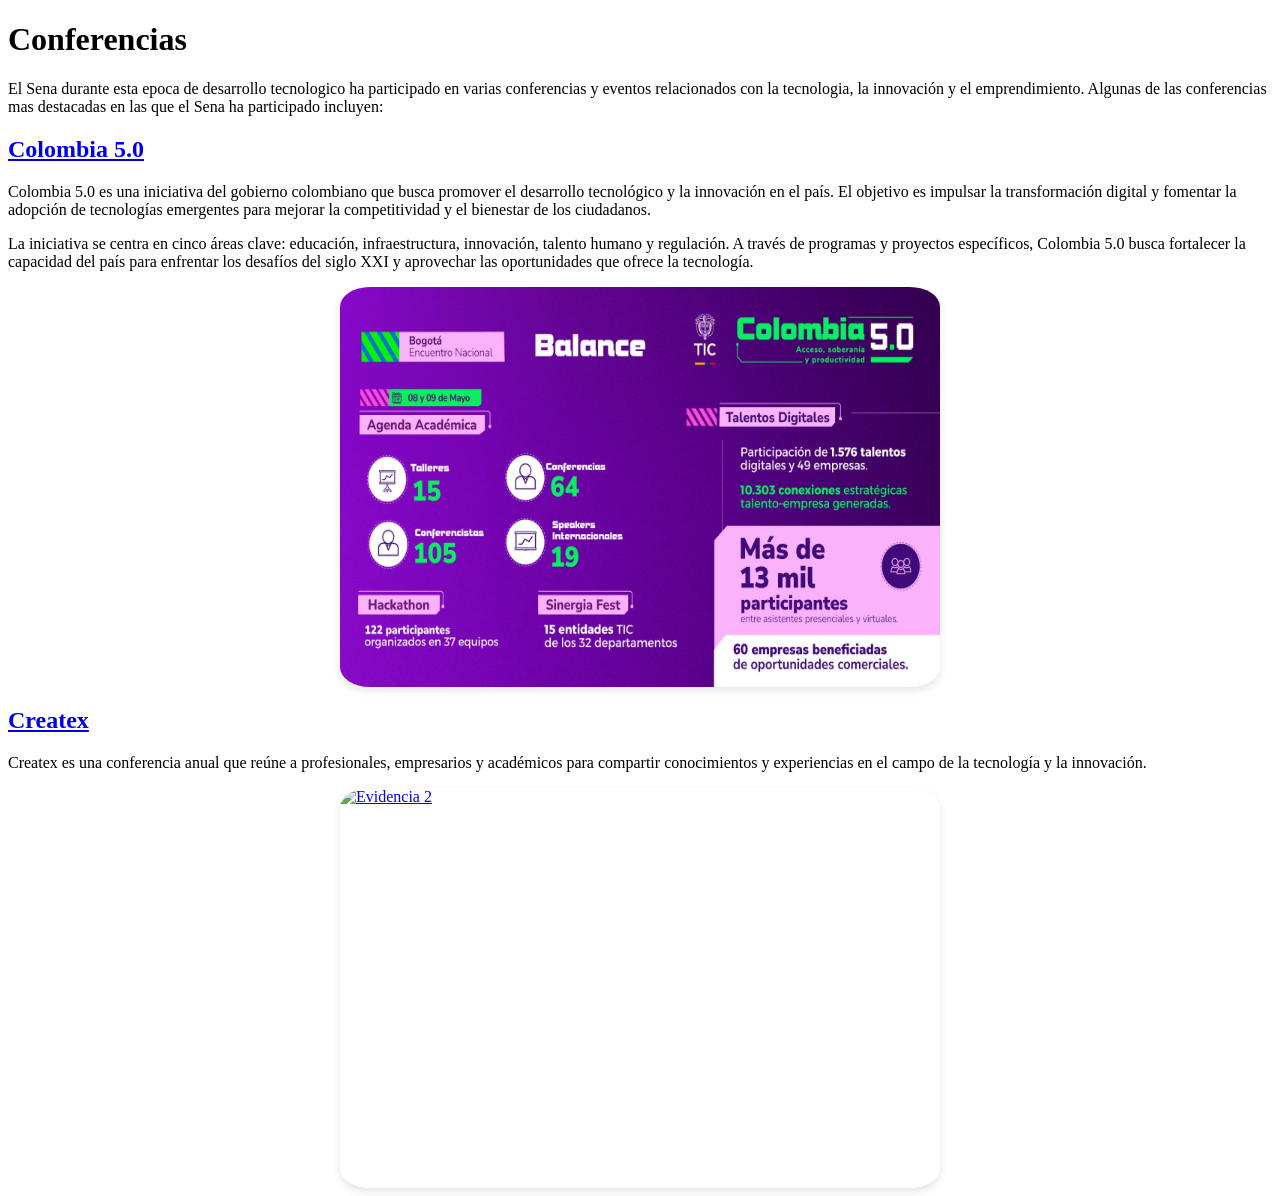
==== index.html @ 6f859584 "Carga de archivos pc sena" ====
<!DOCTYPE html>
<html lang="en">
<head>
    <meta charset="UTF-8">
    <meta name="viewport" content="width=device-width, initial-scale=1.0">
    <title>Conferencias</title>
    <link rel="stylesheet" href="styles.css">
</head>
<body>

    <h1>Conferencias</h1>
    <p>El Sena durante esta epoca de desarrollo tecnologico ha participado en varias conferencias y eventos relacionados con la tecnologia, la innovación y el emprendimiento. Algunas de las conferencias mas destacadas en las que el Sena ha participado incluyen:</p>
    
    <a href="Colombia.html" target="_blank"> <h2>Colombia 5.0</h2> </a>
    
    <p>Colombia 5.0 es una iniciativa del gobierno colombiano que busca promover el desarrollo tecnológico y la innovación en el país. El objetivo es impulsar la transformación digital y fomentar la adopción de tecnologías emergentes para mejorar la competitividad y el bienestar de los ciudadanos.</p>  
    <p>La iniciativa se centra en cinco áreas clave: educación, infraestructura, innovación, talento humano y regulación. A través de programas y proyectos específicos, Colombia 5.0 busca fortalecer la capacidad del país para enfrentar los desafíos del siglo XXI y aprovechar las oportunidades que ofrece la tecnología.</p>

   <a href="Colombia.html" target="_blank"> <img src="partescolombia.jpg" alt="Evidencia 1" class="imagen"> </a>

    <a href="Createx.html" target="_blank"> <h2>Createx</h2> </a>
    <p>Createx es una conferencia anual que reúne a profesionales, empresarios y académicos para compartir conocimientos y experiencias en el campo de la tecnología y la innovación.</p>

    <a href="Createx.html" target="_blank"> <img src="createx.jpg" alt="Evidencia 2" class="imagen"> </a>
    
    
</body>
</html>
---- styles.css ----
.imagen {
    display: block;
    width: 600px;
    height: 400px;
    align-items: center;
    border-radius: 5%;
    justify-content: center;
    box-shadow: 0 4px 8px rgba(0, 0, 0, 0.1);
    margin-left: auto;
    margin-right: auto;

}
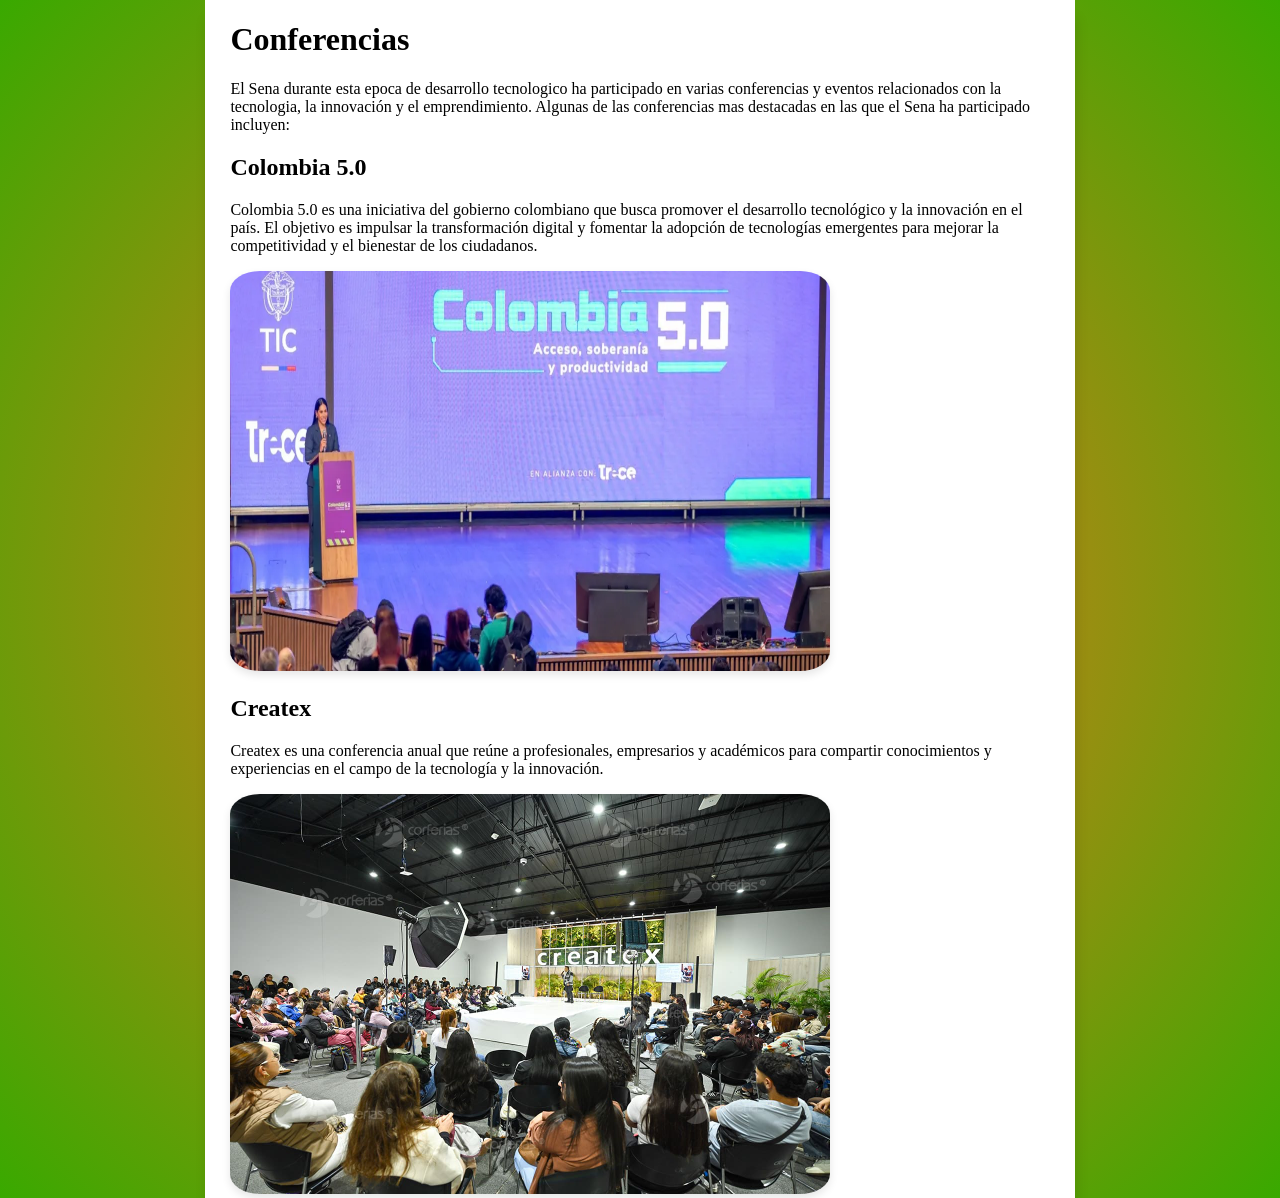
==== commit 640adcb4: "Organizacion de carpetas y carga de nuevos documentos de valor, se agregan efectos y colores represe" ====
--- a/index.html
+++ b/index.html
@@ -4,25 +4,32 @@
     <meta charset="UTF-8">
     <meta name="viewport" content="width=device-width, initial-scale=1.0">
     <title>Conferencias</title>
-    <link rel="stylesheet" href="styles.css">
+    <link rel="stylesheet" href="./css/styles.css">
 </head>
 <body>
+    <div class="contenedor_pagina">
 
-    <h1>Conferencias</h1>
-    <p>El Sena durante esta epoca de desarrollo tecnologico ha participado en varias conferencias y eventos relacionados con la tecnologia, la innovación y el emprendimiento. Algunas de las conferencias mas destacadas en las que el Sena ha participado incluyen:</p>
-    
-    <a href="Colombia.html" target="_blank"> <h2>Colombia 5.0</h2> </a>
-    
-    <p>Colombia 5.0 es una iniciativa del gobierno colombiano que busca promover el desarrollo tecnológico y la innovación en el país. El objetivo es impulsar la transformación digital y fomentar la adopción de tecnologías emergentes para mejorar la competitividad y el bienestar de los ciudadanos.</p>  
-    <p>La iniciativa se centra en cinco áreas clave: educación, infraestructura, innovación, talento humano y regulación. A través de programas y proyectos específicos, Colombia 5.0 busca fortalecer la capacidad del país para enfrentar los desafíos del siglo XXI y aprovechar las oportunidades que ofrece la tecnología.</p>
+        <h1>Conferencias</h1>
+            <p>El Sena durante esta epoca de desarrollo tecnologico ha participado en varias conferencias y eventos relacionados con la tecnologia, la innovación y el emprendimiento. Algunas de las conferencias mas destacadas en las que el Sena ha participado incluyen:</p>
+        <div class="galeria-flexible">
+            <div class="tarjeta-producto">
+                <h2>Colombia 5.0</h2>
+            
+                <p>Colombia 5.0 es una iniciativa del gobierno colombiano que busca promover el desarrollo tecnológico y la innovación en el país. El objetivo es impulsar la transformación digital y fomentar la adopción de tecnologías emergentes para mejorar la competitividad y el bienestar de los ciudadanos.</p>  
+            
 
-   <a href="Colombia.html" target="_blank"> <img src="partescolombia.jpg" alt="Evidencia 1" class="imagen"> </a>
+                <a href="Colombia.html" target="_self" class="imagen-resaltado" > <img src="./img/colombia5.webp" alt="Evidencia 1" class="imagen"> </a>
+            </div>
 
-    <a href="Createx.html" target="_blank"> <h2>Createx</h2> </a>
-    <p>Createx es una conferencia anual que reúne a profesionales, empresarios y académicos para compartir conocimientos y experiencias en el campo de la tecnología y la innovación.</p>
+            <div class="tarjeta-producto">
 
-    <a href="Createx.html" target="_blank"> <img src="createx.jpg" alt="Evidencia 2" class="imagen"> </a>
-    
-    
+                <h2>Createx</h2>
+                    <p>Createx es una conferencia anual que reúne a profesionales, empresarios y académicos para compartir conocimientos y experiencias en el campo de la tecnología y la innovación.</p>
+
+                <a href="Createx.html" target="_self" class="imagen-resaltado"> <img src="./img/Createx.jpg" alt="Evidencia 2" class="imagen"> </a>
+            </div>
+        
+        </div> 
+    </div>
 </body>
 </html>
--- a/css/styles.css
+++ b/css/styles.css
@@ -0,0 +1,84 @@
+ /*-- Estilo de imagenes y videos */
+.imagen {
+    display: block;
+    width: 600px;
+    height: 400px;
+    align-items: center;
+    border-radius: 5%;
+    justify-content: center;
+    box-shadow: 0 4px 8px rgba(0, 0, 0, 0.1);
+   }
+
+.videoimagen {
+  display: flex;
+  gap: 2%;
+  align-items: center;
+  align-self: center;
+}
+.video{
+    /*-- display: block; */
+    width: 300px;
+    height: 200px;
+    align-items: center;
+    border-radius: 5%;
+    justify-content: center;
+    box-shadow: 0 4px 8px rgba(0, 0, 0, 0.1);
+    align-self: center; /*-- Para que no se estire raro */
+    
+}
+  /*-- FIN Estilo de imagenes y videos */
+
+ .contenedor_pagina {
+  padding-left: 2%;
+  padding-right: 2%;
+  background-color: white;
+  box-shadow: 2px 18px 12px rgba(0, 0, 0, 0.1);
+  width:68% ;
+  box-sizing: border-box;
+
+ }
+
+ body{
+  margin: 0;                /*--Elimina el espacio blanco de arriba */
+  padding: 0;
+  background: radial-gradient(circle, #FC7323 0%,  #39A900 100%);; /* Tu color de trasfondo azul/celeste */
+  display: flex;
+  justify-content: center;   /*--Centra horizontalmente el contenedor blanco */
+  min-height: 100vh; 
+  
+ }
+h1, h2, h3, h4  {
+  color:#000000;
+  text-decoration:none ;
+}
+a:link, a:visited {
+  color: #000000;
+  text-decoration: none; 
+}
+.enlace-resaltado {
+  color: #000000;            /* Color inicial*/
+  display: inline-block;     /* Obligatorio para que la animación de tamaño funcione bien */
+  transition: all 0.3s ease; /* Hace que el cambio sea suave y dure 0.3 segundos */
+}
+
+.enlace-resaltado:hover {
+  color: #39A900;            
+  transform: scale(1.15);   
+}
+.imagen-resaltado {
+  color: #000000;            
+  display: inline-block;     /* Obligatorio para que la animación de tamaño funcione bien */
+  transition: all 0.3s ease; /* Hace que el cambio sea suave y dure 0.3 segundos */
+  cursor: pointer; 
+  border-radius: 5%;     
+  border-color: transparent;      
+  outline: 4px solid transparent; /* Marco invisible al inicio */
+  outline-offset: -1px;         /* Mete el marco dentro de la imagen*/
+}
+
+.imagen-resaltado:hover {
+  transform: scale(0.9);    
+  outline-color: #000000;       
+}
+
+
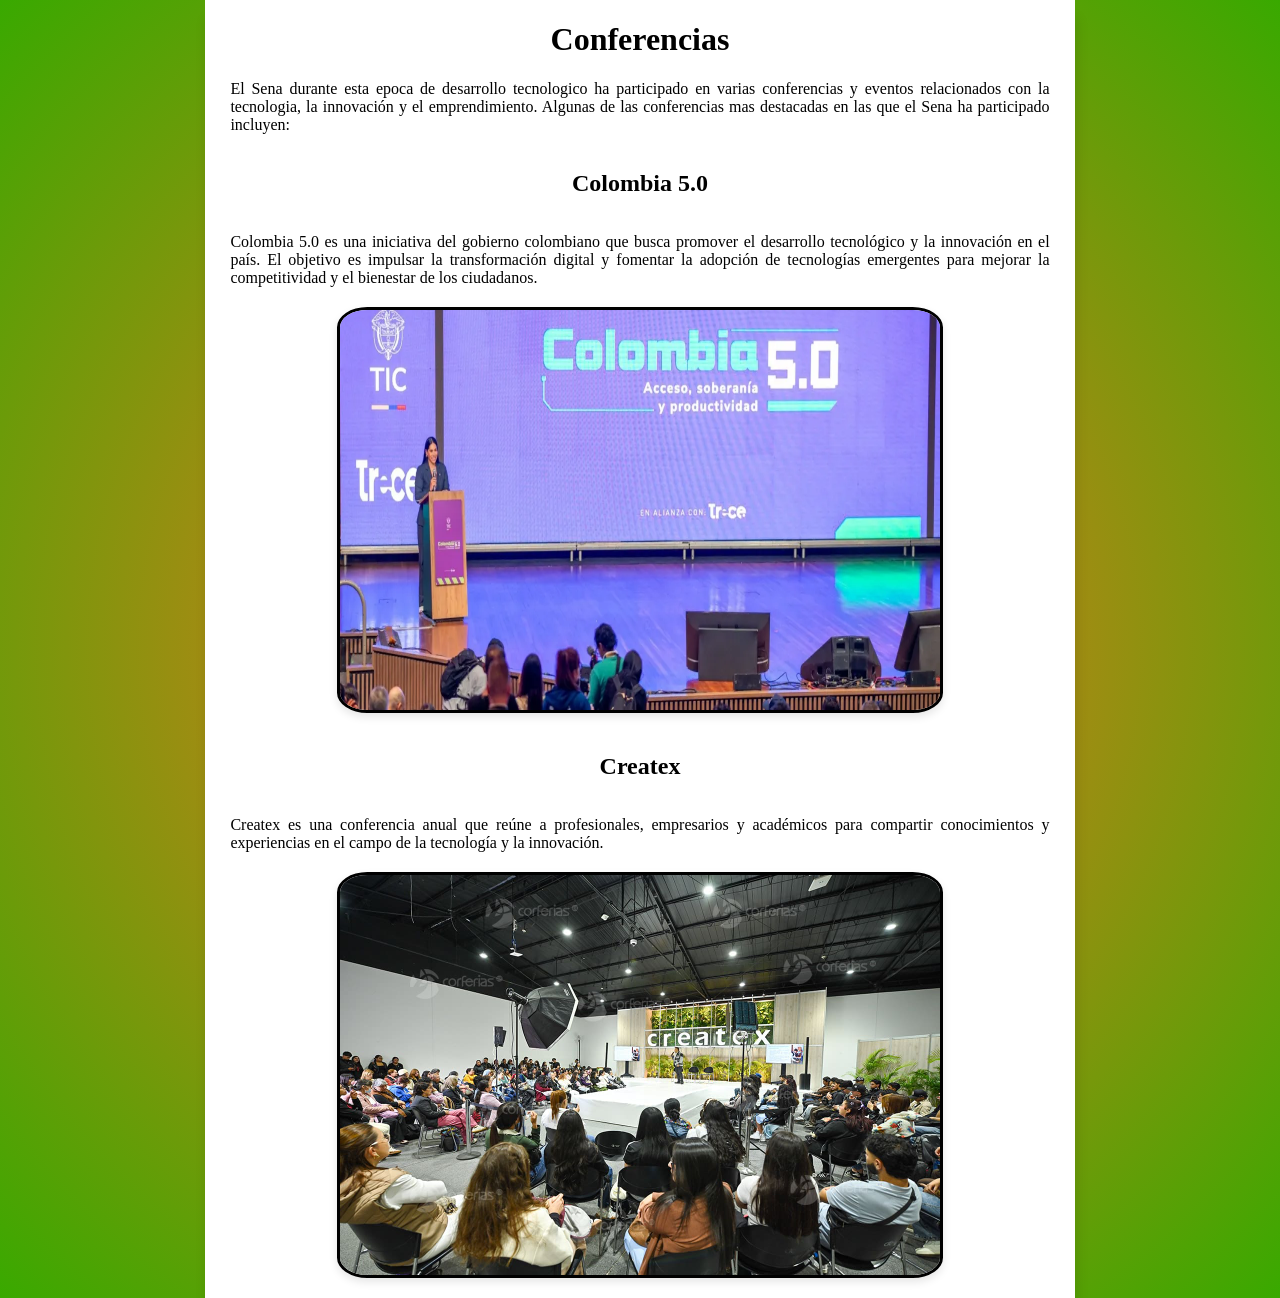
==== commit 440c16b2: "Ajustes finales" ====
--- a/index.html
+++ b/index.html
@@ -13,7 +13,7 @@
             <p>El Sena durante esta epoca de desarrollo tecnologico ha participado en varias conferencias y eventos relacionados con la tecnologia, la innovación y el emprendimiento. Algunas de las conferencias mas destacadas en las que el Sena ha participado incluyen:</p>
         <div class="galeria-flexible">
             <div class="tarjeta-producto">
-                <h2>Colombia 5.0</h2>
+                <a href="Colombia.html" target="_self" class="enlace-resaltado"><h2>Colombia 5.0</h2></a>
             
                 <p>Colombia 5.0 es una iniciativa del gobierno colombiano que busca promover el desarrollo tecnológico y la innovación en el país. El objetivo es impulsar la transformación digital y fomentar la adopción de tecnologías emergentes para mejorar la competitividad y el bienestar de los ciudadanos.</p>  
             
@@ -23,7 +23,7 @@
 
             <div class="tarjeta-producto">
 
-                <h2>Createx</h2>
+                <a href="createx.html" target="_self" class="enlace-resaltado"><h2>Createx</h2></a>
                     <p>Createx es una conferencia anual que reúne a profesionales, empresarios y académicos para compartir conocimientos y experiencias en el campo de la tecnología y la innovación.</p>
 
                 <a href="Createx.html" target="_self" class="imagen-resaltado"> <img src="./img/Createx.jpg" alt="Evidencia 2" class="imagen"> </a>
--- a/css/styles.css
+++ b/css/styles.css
@@ -1,19 +1,34 @@
  /*-- Estilo de imagenes y videos */
 .imagen {
     display: block;
+    margin: 20px auto;               /* Centra horizontalmente y da espacio arriba/abajo */
     width: 600px;
     height: 400px;
-    align-items: center;
     border-radius: 5%;
-    justify-content: center;
     box-shadow: 0 4px 8px rgba(0, 0, 0, 0.1);
-   }
+    
+    /* Borde inicial limpio para evitar saltos de tamaño */
+    border: 3px solid #000000;       
+    
+    /* Configuración de la animación */
+    cursor: pointer; 
+    transition: transform 0.3s ease, border-color 0.3s ease, box-shadow 0.3s ease;
+    transform-origin: center;        /* Asegura que encoja exactamente hacia el centro */
+}
+
+.imagen:hover {
+    transform: scale(0.95);          /* Te sugiero 0.95 para que no encoja tan drásticamente */
+    border-color: #34b72d;           /* Cambia el borde negro a verde limpiamente sin usar outline */
+    box-shadow: 0 6px 12px rgba(52, 183, 45, 0.3); /* Sombra verde sutil que acompaña el efecto */
+}
+
 
 .videoimagen {
-  display: flex;
-  gap: 2%;
-  align-items: center;
-  align-self: center;
+    display: flex;
+    gap: 2%;
+    align-items: center;
+    justify-content: center; 
+    margin: 20px auto;     
 }
 .video{
     /*-- display: block; */
@@ -27,7 +42,7 @@
     
 }
   /*-- FIN Estilo de imagenes y videos */
-
+/*-------------------------------------------------Dise;o cuerpo pagina ------------------------------------------ */
  .contenedor_pagina {
   padding-left: 2%;
   padding-right: 2%;
@@ -41,44 +56,38 @@
  body{
   margin: 0;                /*--Elimina el espacio blanco de arriba */
   padding: 0;
-  background: radial-gradient(circle, #FC7323 0%,  #39A900 100%);; /* Tu color de trasfondo azul/celeste */
+  background: radial-gradient(circle, #FC7323 0%,  #39A900 100%);
   display: flex;
   justify-content: center;   /*--Centra horizontalmente el contenedor blanco */
   min-height: 100vh; 
   
  }
+
+ /*-------------------------------------------------Fin Dise;o cuerpo pagina ------------------------------------------ */
 h1, h2, h3, h4  {
   color:#000000;
   text-decoration:none ;
+  text-align: center;
+}
+p{
+  text-align: justify;
 }
 a:link, a:visited {
   color: #000000;
   text-decoration: none; 
+  
 }
 .enlace-resaltado {
   color: #000000;            /* Color inicial*/
   display: inline-block;     /* Obligatorio para que la animación de tamaño funcione bien */
   transition: all 0.3s ease; /* Hace que el cambio sea suave y dure 0.3 segundos */
+  width: 100%;
 }
 
 .enlace-resaltado:hover {
   color: #39A900;            
   transform: scale(1.15);   
 }
-.imagen-resaltado {
-  color: #000000;            
-  display: inline-block;     /* Obligatorio para que la animación de tamaño funcione bien */
-  transition: all 0.3s ease; /* Hace que el cambio sea suave y dure 0.3 segundos */
-  cursor: pointer; 
-  border-radius: 5%;     
-  border-color: transparent;      
-  outline: 4px solid transparent; /* Marco invisible al inicio */
-  outline-offset: -1px;         /* Mete el marco dentro de la imagen*/
-}
 
-.imagen-resaltado:hover {
-  transform: scale(0.9);    
-  outline-color: #000000;       
-}
+/*-------------------------Iconos ----------------------------------------*/
 
-
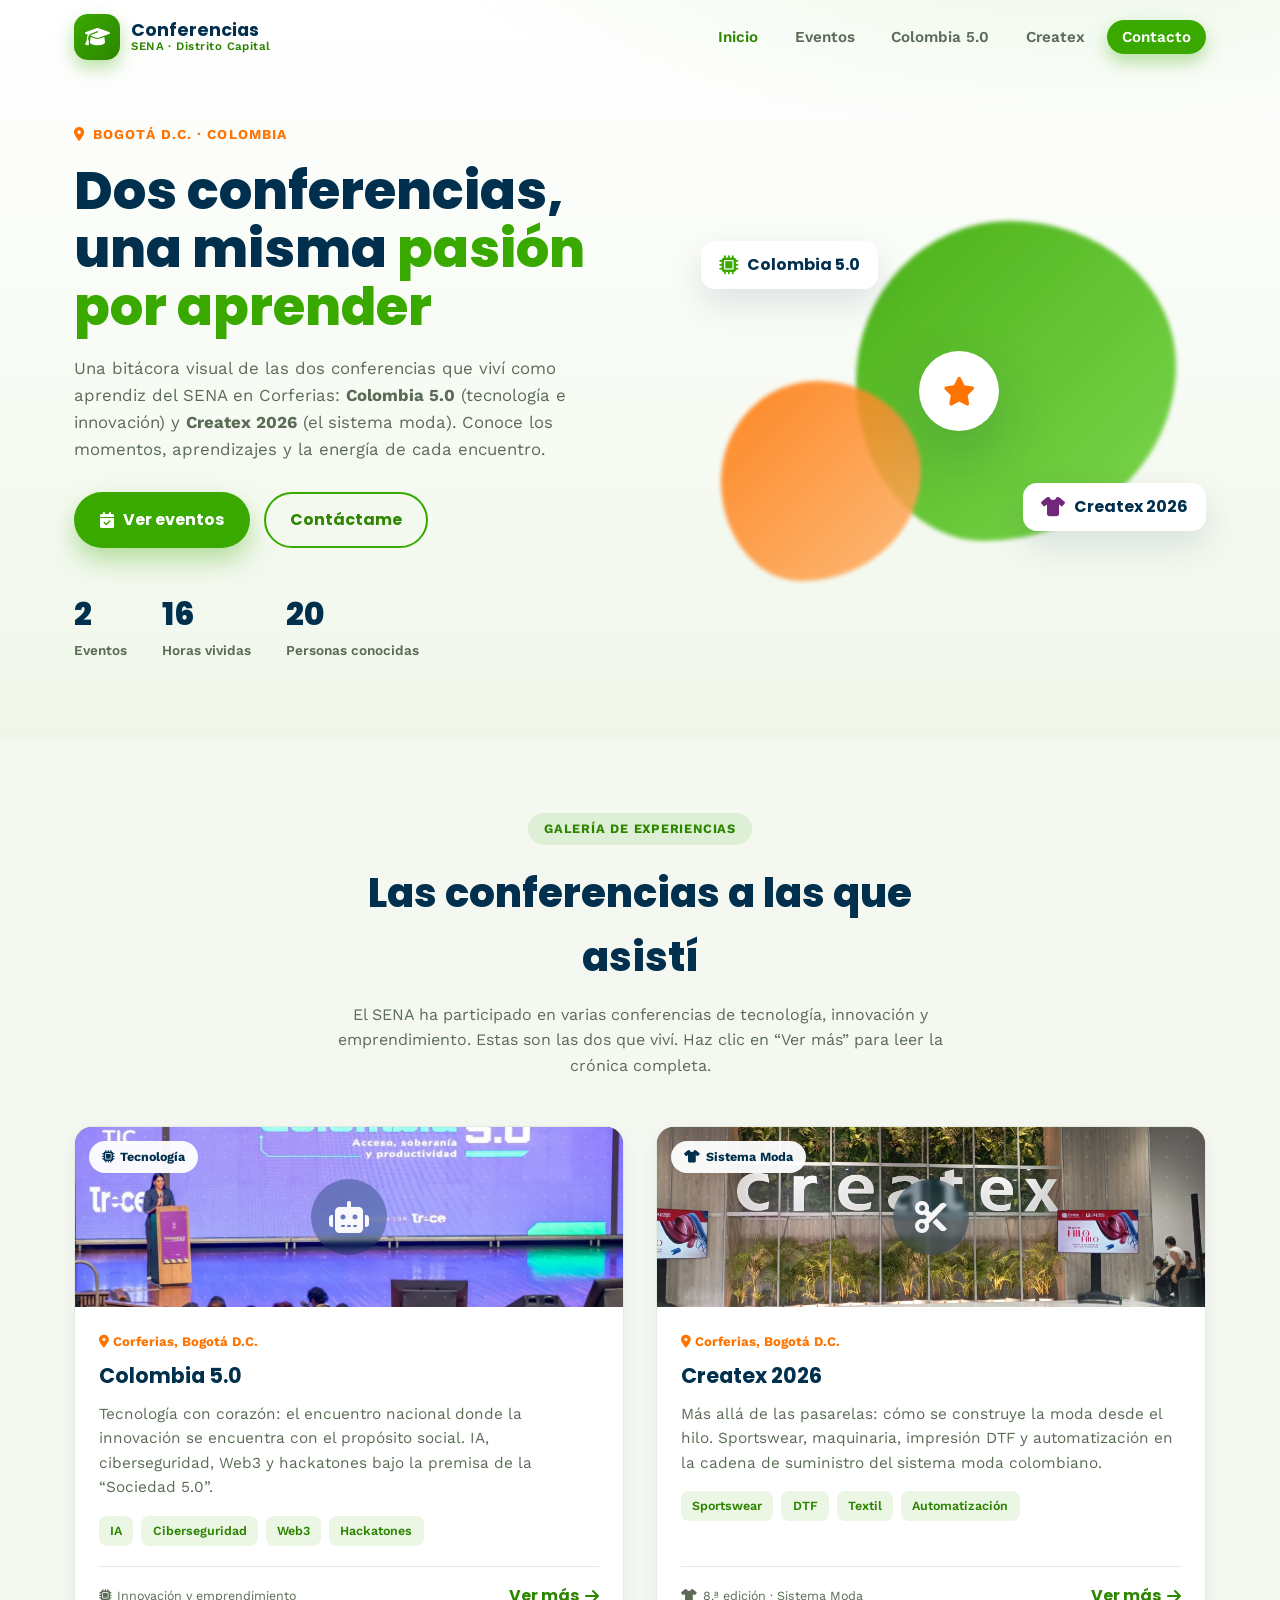
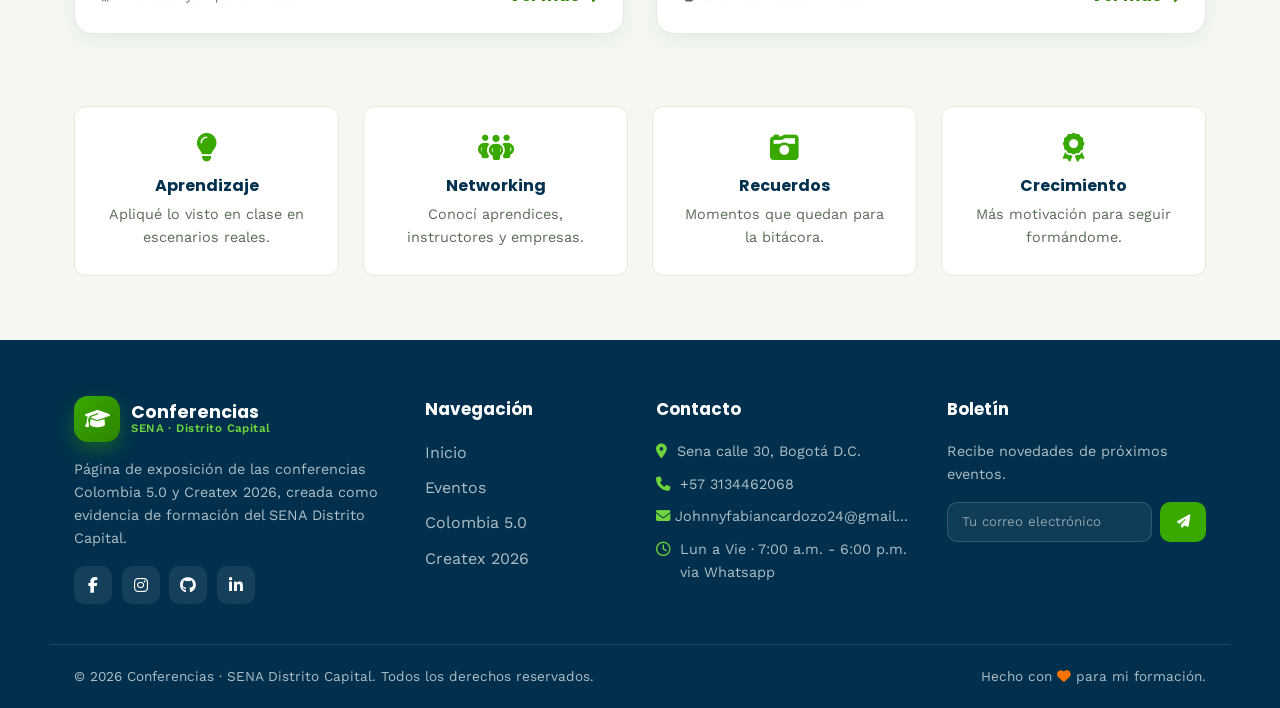
==== commit b426c932: "Actualizacion de la pagina mediante IA" ====
--- a/index.html
+++ b/index.html
@@ -1,35 +1,231 @@
-<!DOCTYPE html>
-<html lang="en">
-<head>
-    <meta charset="UTF-8">
-    <meta name="viewport" content="width=device-width, initial-scale=1.0">
-    <title>Conferencias</title>
-    <link rel="stylesheet" href="./css/styles.css">
-</head>
-<body>
-    <div class="contenedor_pagina">
-
-        <h1>Conferencias</h1>
-            <p>El Sena durante esta epoca de desarrollo tecnologico ha participado en varias conferencias y eventos relacionados con la tecnologia, la innovación y el emprendimiento. Algunas de las conferencias mas destacadas en las que el Sena ha participado incluyen:</p>
-        <div class="galeria-flexible">
-            <div class="tarjeta-producto">
-                <a href="Colombia.html" target="_self" class="enlace-resaltado"><h2>Colombia 5.0</h2></a>
-            
-                <p>Colombia 5.0 es una iniciativa del gobierno colombiano que busca promover el desarrollo tecnológico y la innovación en el país. El objetivo es impulsar la transformación digital y fomentar la adopción de tecnologías emergentes para mejorar la competitividad y el bienestar de los ciudadanos.</p>  
-            
-
-                <a href="Colombia.html" target="_self" class="imagen-resaltado" > <img src="./img/colombia5.webp" alt="Evidencia 1" class="imagen"> </a>
-            </div>
-
-            <div class="tarjeta-producto">
-
-                <a href="createx.html" target="_self" class="enlace-resaltado"><h2>Createx</h2></a>
-                    <p>Createx es una conferencia anual que reúne a profesionales, empresarios y académicos para compartir conocimientos y experiencias en el campo de la tecnología y la innovación.</p>
-
-                <a href="Createx.html" target="_self" class="imagen-resaltado"> <img src="./img/Createx.jpg" alt="Evidencia 2" class="imagen"> </a>
-            </div>
-        
-        </div> 
-    </div>
-</body>
-</html>+<!DOCTYPE html>
+<html lang="es">
+<head>
+  <meta charset="UTF-8" />
+  <meta name="viewport" content="width=device-width, initial-scale=1.0" />
+  <meta name="description" content="Bitácora de dos conferencias a las que asistí: Colombia 5.0 (tecnología) y Createx 2026 (sistema moda), presentadas con la identidad visual del SENA Distrito Capital." />
+  <title>Conferencias · SENA Distrito Capital</title>
+  <link rel="preconnect" href="https://fonts.googleapis.com" />
+  <link rel="preconnect" href="https://fonts.gstatic.com" crossorigin />
+  <link href="https://fonts.googleapis.com/css2?family=Poppins:wght@400;500;600;700;800&family=Work+Sans:wght@400;500;600&display=swap" rel="stylesheet" />
+  <link rel="stylesheet" href="https://cdnjs.cloudflare.com/ajax/libs/font-awesome/6.5.1/css/all.min.css" />
+  <link rel="stylesheet" href="styles.css" />
+</head>
+<body>
+  <!-- ===================== HEADER ===================== -->
+  <header class="site-header" id="inicio">
+    <nav class="navbar" aria-label="Navegación principal">
+      <a href="#inicio" class="brand">
+        <span class="brand__logo" aria-hidden="true">
+          <i class="fa-solid fa-graduation-cap"></i>
+        </span>
+        <span class="brand__text">
+          <strong>Conferencias</strong>
+          <small>SENA · Distrito Capital</small>
+        </span>
+      </a>
+
+      <button class="nav-toggle" id="navToggle" aria-label="Abrir menú" aria-expanded="false" aria-controls="navMenu">
+        
+      </button>
+
+      <ul class="nav-menu" id="navMenu">
+        <li><a href="#inicio" class="nav-link active">Inicio</a></li>
+        <li><a href="#eventos" class="nav-link">Eventos</a></li>
+        <li><a href="#colombia5" class="nav-link">Colombia 5.0</a></li>
+        <li><a href="#createx" class="nav-link">Createx</a></li>
+        <li><a href="#contacto" class="nav-link nav-link--cta">Contacto</a></li>
+      </ul>
+    </nav>
+
+    <!-- ===================== HERO ===================== -->
+    <div class="hero">
+      <div class="hero__content">
+        <p class="hero__eyebrow"><i class="fa-solid fa-location-dot"></i> Bogotá D.C. · Colombia</p>
+
+        <h1 class="hero__title">Dos conferencias, una misma <span>pasión por aprender</span></h1>
+          <p class="hero__subtitle">
+            Una bitácora visual de las dos conferencias que viví como aprendiz del SENA en Corferias:
+            <strong>Colombia 5.0</strong> (tecnología e innovación) y <strong>Createx 2026</strong> (el sistema moda).
+            Conoce los momentos, aprendizajes y la energía de cada encuentro.
+          </p>
+        <div class="hero__actions">
+          <a href="#eventos" class="btn btn--primary"><i class="fa-solid fa-calendar-check"></i> Ver eventos</a>
+          <a href="#contacto" class="btn btn--ghost">Contáctame</a>
+        </div>
+
+        <ul class="hero__stats">
+          <li><span class="num" data-count="2">0</span><span class="lbl">Eventos</span></li>
+          <li><span class="num" data-count="16">0</span><span class="lbl">Horas vividas</span></li>
+          <li><span class="num" data-count="20">0</span><span class="lbl">Personas conocidas</span></li>
+        </ul>
+      </div>
+
+      <div class="hero__art" aria-hidden="true">
+        <div class="blob blob--1"></div>
+        <div class="blob blob--2"></div>
+        <div class="float-card float-card--tech">
+          <i class="fa-solid fa-microchip"></i>
+          <span>Colombia 5.0</span>
+        </div>
+        <div class="float-card float-card--fashion">
+          <i class="fa-solid fa-shirt"></i>
+          <span>Createx 2026</span>
+        </div>
+        <div class="hero__circle">
+          <i class="fa-solid fa-star"></i>
+        </div>
+      </div>
+    </div>
+  </header>
+
+  <main>
+    <!-- ===================== EVENTOS (TARJETAS) ===================== -->
+    <section class="section" id="eventos">
+      <div class="section__head reveal">
+        <span class="pill">Galería de experiencias</span>
+        <h2 class="section__title">Las conferencias a las que asistí</h2>
+        <p class="section__lead">El SENA ha participado en varias conferencias de tecnología, innovación y emprendimiento. Estas son las dos que viví. Haz clic en “Ver más” para leer la crónica completa.</p>
+      </div>
+
+      <div class="cards">
+        <!-- Card Colombia 5.0 -->
+        <article class="card reveal" id="colombia5" style="--delay:.05s">
+          <a href="colombia.html" class="card__media card__media--tech" aria-label="Abrir crónica de Colombia 5.0">
+            <span class="card__tag"><i class="fa-solid fa-microchip"></i> Tecnología</span>
+            <img src="img/colombia5.webp" alt="Colombia 5.0" class="card__img" loading="lazy" onerror="this.style.display='none'" />
+            <div class="card__icon"><i class="fa-solid fa-robot"></i></div>
+          </a>
+          <div class="card__body">
+            <p class="card__date"><i class="fa-solid fa-location-dot"></i> Corferias, Bogotá D.C.</p>
+            <h3 class="card__title">Colombia 5.0</h3>
+            <p class="card__text">
+              Tecnología con corazón: el encuentro nacional donde la innovación se encuentra con el
+              propósito social. IA, ciberseguridad, Web3 y hackatones bajo la premisa de la “Sociedad 5.0”.
+            </p>
+            <ul class="card__chips">
+              <li>IA</li><li>Ciberseguridad</li><li>Web3</li><li>Hackatones</li>
+            </ul>
+            <div class="card__footer">
+              <span class="card__place"><i class="fa-solid fa-microchip"></i> Innovación y emprendimiento</span>
+              <a class="card__btn" href="colombia.html">Ver más <i class="fa-solid fa-arrow-right"></i></a>
+            </div>
+          </div>
+        </article>
+
+        <!-- Card Createx 2026 -->
+        <article class="card reveal" id="createx" style="--delay:.18s">
+          <a href="createx.html" class="card__media card__media--fashion" aria-label="Abrir crónica de Createx 2026">
+            <span class="card__tag"><i class="fa-solid fa-shirt"></i> Sistema Moda</span>
+            <img src="img/Createx.jpg" alt="Createx 2026" class="card__img" loading="lazy" onerror="this.style.display='none'" />
+            <div class="card__icon"><i class="fa-solid fa-scissors"></i></div>
+          </a>
+          <div class="card__body">
+            <p class="card__date"><i class="fa-solid fa-location-dot"></i> Corferias, Bogotá D.C.</p>
+            <h3 class="card__title">Createx 2026</h3>
+            <p class="card__text">
+              Más allá de las pasarelas: cómo se construye la moda desde el hilo. Sportswear, maquinaria,
+              impresión DTF y automatización en la cadena de suministro del sistema moda colombiano.
+            </p>
+            <ul class="card__chips">
+              <li>Sportswear</li><li>DTF</li><li>Textil</li><li>Automatización</li>
+            </ul>
+            <div class="card__footer">
+              <span class="card__place"><i class="fa-solid fa-shirt"></i> 8.ª edición · Sistema Moda</span>
+              <a class="card__btn" href="createx.html">Ver más <i class="fa-solid fa-arrow-right"></i></a>
+            </div>
+          </div>
+        </article>
+      </div>
+    </section>
+
+    <!-- ===================== FRANJA DE APRENDIZAJES ===================== -->
+    <section class="strip reveal">
+      <div class="strip__item">
+        <i class="fa-solid fa-lightbulb"></i>
+        <h4>Aprendizaje</h4>
+        <p>Apliqué lo visto en clase en escenarios reales.</p>
+      </div>
+      <div class="strip__item">
+        <i class="fa-solid fa-people-group"></i>
+        <h4>Networking</h4>
+        <p>Conocí aprendices, instructores y empresas.</p>
+      </div>
+      <div class="strip__item">
+        <i class="fa-solid fa-camera-retro"></i>
+        <h4>Recuerdos</h4>
+        <p>Momentos que quedan para la bitácora.</p>
+      </div>
+      <div class="strip__item">
+        <i class="fa-solid fa-award"></i>
+        <h4>Crecimiento</h4>
+        <p>Más motivación para seguir formándome.</p>
+      </div>
+    </section>
+  </main>
+
+  <!-- ===================== FOOTER ===================== -->
+  <footer class="site-footer" id="contacto">
+    <div class="footer__grid">
+      <div class="footer__col">
+        <a href="#inicio" class="brand brand--footer">
+          <span class="brand__logo" aria-hidden="true"><i class="fa-solid fa-graduation-cap"></i></span>
+          <span class="brand__text">
+            <strong>Conferencias</strong>
+            <small>SENA · Distrito Capital</small>
+          </span>
+        </a>
+        <p class="footer__about">
+          Página de exposición de las conferencias Colombia 5.0 y Createx 2026, creada como
+          evidencia de formación del SENA Distrito Capital.
+        </p>
+        <div class="footer__social">
+          <a href="https://www.facebook.com/johnnyfabian.cardozomontenegro/?locale=es_LA" aria-label="Facebook"><i class="fa-brands fa-facebook-f"></i></a>
+          <a href="https://www.instagram.com/_._johnny_._24/" aria-label="Instagram"><i class="fa-brands fa-instagram"></i></a>
+          <a href="https://github.com/XOONIX" aria-label="Github"><i class="fa-brands fa-github"></i></a>
+          <a href="https://www.linkedin.com/in/johnny-cardozo-b23768329/" aria-label="LinkedIn"><i class="fa-brands fa-linkedin-in"></i></a>
+        </div>
+      </div>
+
+      <div class="footer__col">
+        <h4>Navegación</h4>
+        <ul>
+          <li><a href="#inicio">Inicio</a></li>
+          <li><a href="#eventos">Eventos</a></li>
+          <li><a href="colombia.html">Colombia 5.0</a></li>
+          <li><a href="createx.html">Createx 2026</a></li>
+        </ul>
+      </div>
+
+      <div class="footer__col">
+        <h4>Contacto</h4>
+        <ul class="footer__contact">
+          <li><i class="fa-solid fa-location-dot"></i> Sena calle 30, Bogotá D.C.</li>
+          <li><i class="fa-solid fa-phone"></i> +57 3134462068</li>
+          <li><a href="https://mail.google.com/mail/u/0/#inbox"><i class="fa-solid fa-envelope"></i> Johnnyfabiancardozo24@gmail...</a></li>
+          <li><i class="fa-regular fa-clock"></i> Lun a Vie · 7:00 a.m. - 6:00 p.m. via Whatsapp</li>
+        </ul>
+      </div>
+
+      <div class="footer__col">
+        <h4>Boletín</h4>
+        <p class="footer__about">Recibe novedades de próximos eventos.</p>
+        <form class="footer__form" id="newsletter">
+          <input type="email" placeholder="Tu correo electrónico" aria-label="Correo electrónico" required />
+          <button type="submit" aria-label="Suscribirse"><i class="fa-solid fa-paper-plane"></i></button>
+        </form>
+        <p class="footer__note" id="newsletterMsg" role="status"></p>
+      </div>
+    </div>
+
+    <div class="footer__bar">
+      <p>© <span id="year"></span> Conferencias · SENA Distrito Capital. Todos los derechos reservados.</p>
+      <p>Hecho con <i class="fa-solid fa-heart"></i> para mi formación.</p>
+    </div>
+  </footer>
+
+  <button class="to-top" id="toTop" aria-label="Volver arriba"><i class="fa-solid fa-arrow-up"></i></button>
+
+  <script src="script.js"></script>
+</body>
+</html>
--- a/styles.css
+++ b/styles.css
@@ -0,0 +1,742 @@
+/* ============================================================
+   Mis Eventos · SENA Distrito Capital
+   Gama de colores institucional SENA
+   ============================================================ */
+:root {
+  /* Colores SENA */
+  --sena-green: #39a900;       /* Verde institucional */
+  --sena-green-dark: #2d8500;
+  --sena-green-light: #6fd33d;
+  --sena-orange: #ff7300;      /* Naranja */
+  --sena-violet: #71277a;      /* Violeta */
+  --sena-blue: #00304d;        /* Azul oscuro */
+
+  /* Neutros / superficie clara */
+  --bg: #f4f8f1;
+  --surface: #ffffff;
+  --text: #1c2b1a;
+  --text-soft: #5a6b56;
+  --border: #e3ebdd;
+
+  --radius: 18px;
+  --radius-sm: 12px;
+  --shadow-sm: 0 6px 18px rgba(0, 48, 77, 0.06);
+  --shadow-md: 0 14px 34px rgba(0, 48, 77, 0.12);
+  --shadow-lg: 0 24px 60px rgba(0, 48, 77, 0.18);
+  --maxw: 1180px;
+  --transition: 0.3s cubic-bezier(0.4, 0, 0.2, 1);
+}
+
+* { margin: 0; padding: 0; box-sizing: border-box; }
+
+html { scroll-behavior: smooth; scroll-padding-top: 84px; }
+
+body {
+  font-family: "Work Sans", system-ui, sans-serif;
+  color: var(--text);
+  background: var(--bg);
+  line-height: 1.6;
+  overflow-x: hidden;
+}
+
+h1, h2, h3, h4, .brand__text strong { font-family: "Poppins", sans-serif; }
+
+a { text-decoration: none; color: inherit; }
+ul { list-style: none; }
+img { max-width: 100%; display: block; }
+
+/* ===================== HEADER / NAV ===================== */
+.site-header {
+  background:
+    radial-gradient(1200px 420px at 85% -120px, rgba(57, 169, 0, 0.12), transparent 60%),
+    linear-gradient(180deg, #ffffff 0%, #f0f7ea 100%);
+  position: relative;
+}
+
+.navbar {
+  max-width: var(--maxw);
+  margin: 0 auto;
+  padding: 0.85rem 1.5rem;
+  display: flex;
+  align-items: center;
+  justify-content: space-between;
+  gap: 1rem;
+}
+
+.site-header .navbar {
+  position: sticky;
+  top: 0;
+}
+
+/* Sticky bar effect via JS-added class on body */
+body.scrolled .site-header .navbar {
+  background: rgba(255, 255, 255, 0.92);
+  backdrop-filter: blur(10px);
+  box-shadow: var(--shadow-sm);
+  z-index: 1000;
+}
+
+.site-header .navbar {
+  z-index: 1000;
+}
+
+.brand { display: flex; align-items: center; gap: 0.7rem; }
+.brand__logo {
+  width: 46px; height: 46px;
+  display: grid; place-items: center;
+  background: linear-gradient(135deg, var(--sena-green), var(--sena-green-dark));
+  color: #fff;
+  border-radius: 14px;
+  font-size: 1.25rem;
+  box-shadow: 0 8px 18px rgba(57, 169, 0, 0.35);
+}
+.brand__text { display: flex; flex-direction: column; line-height: 1.1; }
+.brand__text strong { font-size: 1.1rem; color: var(--sena-blue); }
+.brand__text small { font-size: 0.72rem; color: var(--sena-green-dark); font-weight: 600; letter-spacing: 0.04em; }
+
+.nav-menu { display: flex; align-items: center; gap: 0.4rem; }
+.nav-link {
+  padding: 0.5rem 0.95rem;
+  border-radius: 999px;
+  font-weight: 600;
+  font-size: 0.95rem;
+  color: var(--text-soft);
+  transition: var(--transition);
+  position: relative;
+}
+.nav-link:hover { color: var(--sena-green-dark); background: rgba(57, 169, 0, 0.1); }
+.nav-link.active { color: var(--sena-green-dark); }
+.nav-link--cta {
+  background: var(--sena-green);
+  color: #fff !important;
+  box-shadow: 0 8px 18px rgba(57, 169, 0, 0.35);
+}
+.nav-link--cta:hover { background: var(--sena-green-dark); transform: translateY(-2px); }
+
+.nav-toggle {
+  display: none;
+  flex-direction: column;
+  gap: 5px;
+  background: none;
+  border: none;
+  cursor: pointer;
+  padding: 8px;
+}
+.nav-toggle span {
+  width: 26px; height: 3px;
+  background: var(--sena-blue);
+  border-radius: 3px;
+  transition: var(--transition);
+}
+.nav-toggle.open span:nth-child(1) { transform: translateY(8px) rotate(45deg); }
+.nav-toggle.open span:nth-child(2) { opacity: 0; }
+.nav-toggle.open span:nth-child(3) { transform: translateY(-8px) rotate(-45deg); }
+
+/* ===================== HERO ===================== */
+.hero {
+  max-width: var(--maxw);
+  margin: 0 auto;
+  padding: 3rem 1.5rem 5rem;
+  display: grid;
+  grid-template-columns: 1.1fr 0.9fr;
+  align-items: center;
+  gap: 2rem;
+}
+.hero__eyebrow {
+  display: inline-flex; align-items: center; gap: 0.5rem;
+  color: var(--sena-orange);
+  font-weight: 700;
+  font-size: 0.85rem;
+  text-transform: uppercase;
+  letter-spacing: 0.08em;
+  margin-bottom: 1rem;
+}
+.hero__title {
+  font-size: clamp(2rem, 5vw, 3.3rem);
+  line-height: 1.1;
+  color: var(--sena-blue);
+  font-weight: 800;
+}
+.hero__title span { color: var(--sena-green); }
+.hero__subtitle {
+  margin: 1.2rem 0 1.8rem;
+  color: var(--text-soft);
+  font-size: 1.05rem;
+  max-width: 540px;
+}
+.hero__actions { display: flex; gap: 0.9rem; flex-wrap: wrap; }
+
+.btn {
+  display: inline-flex; align-items: center; gap: 0.55rem;
+  padding: 0.85rem 1.5rem;
+  border-radius: 999px;
+  font-weight: 700;
+  font-family: "Poppins", sans-serif;
+  cursor: pointer;
+  border: 2px solid transparent;
+  transition: var(--transition);
+}
+.btn--primary {
+  background: var(--sena-green);
+  color: #fff;
+  box-shadow: 0 12px 26px rgba(57, 169, 0, 0.35);
+}
+.btn--primary:hover { background: var(--sena-green-dark); transform: translateY(-3px); }
+.btn--ghost { border-color: var(--sena-green); color: var(--sena-green-dark); }
+.btn--ghost:hover { background: var(--sena-green); color: #fff; transform: translateY(-3px); }
+
+.hero__stats {
+  display: flex; gap: 2.2rem;
+  margin-top: 2.5rem;
+  flex-wrap: wrap;
+}
+.hero__stats li { display: flex; flex-direction: column; }
+.hero__stats .num { font-size: 2rem; font-weight: 800; color: var(--sena-blue); font-family: "Poppins", sans-serif; }
+.hero__stats .lbl { font-size: 0.85rem; color: var(--text-soft); font-weight: 600; }
+
+/* Hero art */
+.hero__art { position: relative; height: 380px; }
+.blob {
+  position: absolute;
+  border-radius: 48% 52% 60% 40% / 50% 45% 55% 50%;
+  filter: blur(2px);
+  animation: morph 9s ease-in-out infinite;
+}
+.blob--1 {
+  width: 320px; height: 320px;
+  background: linear-gradient(135deg, var(--sena-green), var(--sena-green-light));
+  top: 20px; right: 30px;
+  opacity: 0.9;
+}
+.blob--2 {
+  width: 200px; height: 200px;
+  background: linear-gradient(135deg, var(--sena-orange), #ffb066);
+  bottom: 0; left: 10px;
+  animation-delay: -4s;
+  opacity: 0.85;
+}
+@keyframes morph {
+  0%, 100% { border-radius: 48% 52% 60% 40% / 50% 45% 55% 50%; }
+  50% { border-radius: 60% 40% 40% 60% / 45% 55% 45% 55%; }
+}
+
+.float-card {
+  position: absolute;
+  display: flex; align-items: center; gap: 0.6rem;
+  background: var(--surface);
+  padding: 0.7rem 1.1rem;
+  border-radius: 14px;
+  box-shadow: var(--shadow-md);
+  font-weight: 700;
+  font-family: "Poppins", sans-serif;
+  z-index: 2;
+  animation: floaty 4s ease-in-out infinite;
+}
+.float-card i { font-size: 1.2rem; }
+.float-card--tech { top: 40px; left: -10px; color: var(--sena-blue); }
+.float-card--tech i { color: var(--sena-green); }
+.float-card--fashion { bottom: 50px; right: 0; color: var(--sena-blue); animation-delay: -2s; }
+.float-card--fashion i { color: var(--sena-violet); }
+@keyframes floaty {
+  0%, 100% { transform: translateY(0); }
+  50% { transform: translateY(-14px); }
+}
+
+.hero__circle {
+  position: absolute;
+  top: 50%; left: 50%;
+  transform: translate(-50%, -50%);
+  width: 80px; height: 80px;
+  display: grid; place-items: center;
+  background: #fff;
+  border-radius: 50%;
+  color: var(--sena-orange);
+  font-size: 1.8rem;
+  box-shadow: var(--shadow-lg);
+  z-index: 3;
+  animation: pulse 2.4s ease-in-out infinite;
+}
+@keyframes pulse {
+  0%, 100% { box-shadow: var(--shadow-lg), 0 0 0 0 rgba(255, 115, 0, 0.4); }
+  50% { box-shadow: var(--shadow-lg), 0 0 0 18px rgba(255, 115, 0, 0); }
+}
+
+/* ===================== SECTIONS ===================== */
+.section {
+  max-width: var(--maxw);
+  margin: 0 auto;
+  padding: 4.5rem 1.5rem;
+}
+.section__head { text-align: center; max-width: 640px; margin: 0 auto 3rem; }
+.pill {
+  display: inline-block;
+  background: rgba(57, 169, 0, 0.12);
+  color: var(--sena-green-dark);
+  padding: 0.35rem 1rem;
+  border-radius: 999px;
+  font-weight: 700;
+  font-size: 0.8rem;
+  text-transform: uppercase;
+  letter-spacing: 0.06em;
+  margin-bottom: 1rem;
+}
+.section__title {
+  font-size: clamp(1.7rem, 4vw, 2.5rem);
+  color: var(--sena-blue);
+  font-weight: 800;
+}
+.section__lead { color: var(--text-soft); margin-top: 0.8rem; }
+
+/* ===================== CARDS ===================== */
+.cards {
+  display: grid;
+  grid-template-columns: repeat(auto-fit, minmax(320px, 1fr));
+  gap: 2rem;
+}
+.card {
+  background: var(--surface);
+  border-radius: var(--radius);
+  overflow: hidden;
+  box-shadow: var(--shadow-sm);
+  border: 1px solid var(--border);
+  transition: transform var(--transition), box-shadow var(--transition);
+  display: flex;
+  flex-direction: column;
+}
+.card:hover { transform: translateY(-10px); box-shadow: var(--shadow-lg); }
+
+.card__media {
+  height: 180px;
+  position: relative;
+  display: grid;
+  place-items: center;
+  overflow: hidden;
+}
+.card__media--tech { background: linear-gradient(135deg, var(--sena-green), var(--sena-blue)); }
+.card__media--fashion { background: linear-gradient(135deg, var(--sena-violet), var(--sena-orange)); }
+.card__media::after {
+  content: "";
+  position: absolute;
+  inset: 0;
+  background-image: radial-gradient(rgba(255,255,255,0.18) 1.5px, transparent 1.6px);
+  background-size: 20px 20px;
+  opacity: 0.6;
+}
+.card__icon {
+  font-size: 3.4rem;
+  color: rgba(255, 255, 255, 0.95);
+  z-index: 1;
+  transition: transform 0.5s ease;
+}
+.card:hover .card__icon { transform: scale(1.15) rotate(-6deg); }
+
+.card__img {
+  position: absolute;
+  inset: 0;
+  width: 100%;
+  height: 100%;
+  object-fit: cover;
+  z-index: 0;
+  transition: transform 0.6s ease;
+}
+.card:hover .card__img { transform: scale(1.06); }
+.card__media:has(.card__img) .card__icon {
+  background: rgba(0, 48, 77, 0.35);
+  width: 76px; height: 76px;
+  border-radius: 50%;
+  display: grid; place-items: center;
+  font-size: 2rem;
+  backdrop-filter: blur(2px);
+}
+
+.card__tag {
+  position: absolute;
+  top: 14px; left: 14px;
+  background: rgba(255, 255, 255, 0.95);
+  color: var(--sena-blue);
+  padding: 0.35rem 0.8rem;
+  border-radius: 999px;
+  font-size: 0.78rem;
+  font-weight: 700;
+  z-index: 2;
+  display: inline-flex; align-items: center; gap: 0.4rem;
+}
+.card__tag--static { position: static; margin-bottom: 0.8rem; }
+.card__tag--fashion i { color: var(--sena-violet); }
+
+.card__body { padding: 1.5rem; display: flex; flex-direction: column; flex: 1; }
+.card__date { font-size: 0.82rem; color: var(--sena-orange); font-weight: 700; margin-bottom: 0.4rem; }
+.card__title { font-size: 1.3rem; color: var(--sena-blue); margin-bottom: 0.6rem; }
+.card__text { color: var(--text-soft); font-size: 0.96rem; margin-bottom: 1rem; }
+.card__chips { display: flex; flex-wrap: wrap; gap: 0.5rem; margin-bottom: 1.3rem; }
+.card__chips li {
+  background: rgba(57, 169, 0, 0.1);
+  color: var(--sena-green-dark);
+  padding: 0.3rem 0.7rem;
+  border-radius: 8px;
+  font-size: 0.78rem;
+  font-weight: 600;
+}
+.card__footer {
+  margin-top: auto;
+  display: flex; align-items: center; justify-content: space-between;
+  gap: 0.8rem;
+  border-top: 1px solid var(--border);
+  padding-top: 1rem;
+}
+.card__place { font-size: 0.78rem; color: var(--text-soft); display: inline-flex; align-items: center; gap: 0.35rem; }
+.card__btn {
+  background: none;
+  border: none;
+  cursor: pointer;
+  color: var(--sena-green-dark);
+  font-weight: 700;
+  font-family: "Poppins", sans-serif;
+  display: inline-flex; align-items: center; gap: 0.4rem;
+  transition: var(--transition);
+  white-space: nowrap;
+}
+.card__btn:hover { gap: 0.7rem; color: var(--sena-green); }
+
+/* ===================== STRIP ===================== */
+.strip {
+  max-width: var(--maxw);
+  margin: 0 auto 4rem;
+  padding: 0 1.5rem;
+  display: grid;
+  grid-template-columns: repeat(auto-fit, minmax(210px, 1fr));
+  gap: 1.5rem;
+}
+.strip__item {
+  background: var(--surface);
+  border: 1px solid var(--border);
+  border-radius: var(--radius-sm);
+  padding: 1.6rem;
+  text-align: center;
+  transition: var(--transition);
+}
+.strip__item:hover { transform: translateY(-6px); box-shadow: var(--shadow-md); border-color: var(--sena-green-light); }
+.strip__item i {
+  font-size: 1.8rem;
+  color: var(--sena-green);
+  margin-bottom: 0.7rem;
+}
+.strip__item h4 { color: var(--sena-blue); margin-bottom: 0.3rem; }
+.strip__item p { color: var(--text-soft); font-size: 0.9rem; }
+
+/* ===================== FOOTER ===================== */
+.site-footer {
+  background: var(--sena-blue);
+  color: #d9e6ea;
+  padding-top: 3.5rem;
+}
+.footer__grid {
+  max-width: var(--maxw);
+  margin: 0 auto;
+  padding: 0 1.5rem 2.5rem;
+  display: grid;
+  grid-template-columns: 1.6fr 1fr 1.3fr 1.3fr;
+  gap: 2rem;
+}
+.brand--footer .brand__text strong { color: #fff; }
+.brand--footer .brand__text small { color: var(--sena-green-light); }
+.footer__about { color: #aebfc6; font-size: 0.9rem; margin: 1rem 0; }
+.footer__social { display: flex; gap: 0.6rem; }
+.footer__social a {
+  width: 38px; height: 38px;
+  display: grid; place-items: center;
+  background: rgba(255, 255, 255, 0.08);
+  border-radius: 10px;
+  color: #fff;
+  transition: var(--transition);
+}
+.footer__social a:hover { background: var(--sena-green); transform: translateY(-3px); }
+
+.footer__col h4 { color: #fff; margin-bottom: 1.1rem; font-size: 1.05rem; }
+.footer__col ul li { margin-bottom: 0.6rem; }
+.footer__col ul a { color: #aebfc6; transition: var(--transition); }
+.footer__col ul a:hover { color: var(--sena-green-light); padding-left: 4px; }
+.footer__contact li {
+  display: flex; align-items: flex-start; gap: 0.6rem;
+  color: #aebfc6; font-size: 0.9rem;
+}
+.footer__contact i { color: var(--sena-green-light); margin-top: 4px; }
+
+.footer__form { display: flex; gap: 0.5rem; margin-top: 0.5rem; }
+.footer__form input {
+  flex: 1;
+  padding: 0.7rem 0.9rem;
+  border-radius: 10px;
+  border: 1px solid rgba(255,255,255,0.15);
+  background: rgba(255,255,255,0.06);
+  color: #fff;
+  font-family: inherit;
+}
+.footer__form input::placeholder { color: #8ca2ab; }
+.footer__form input:focus { outline: 2px solid var(--sena-green); }
+.footer__form button {
+  background: var(--sena-green);
+  border: none;
+  color: #fff;
+  width: 46px;
+  border-radius: 10px;
+  cursor: pointer;
+  transition: var(--transition);
+}
+.footer__form button:hover { background: var(--sena-green-light); }
+.footer__note { font-size: 0.82rem; margin-top: 0.6rem; color: var(--sena-green-light); min-height: 1rem; }
+
+.footer__bar {
+  border-top: 1px solid rgba(255,255,255,0.1);
+  padding: 1.3rem 1.5rem;
+  max-width: var(--maxw);
+  margin: 0 auto;
+  display: flex;
+  justify-content: space-between;
+  flex-wrap: wrap;
+  gap: 0.5rem;
+  font-size: 0.85rem;
+  color: #aebfc6;
+}
+.footer__bar i { color: var(--sena-orange); }
+
+/* ===================== MODAL ===================== */
+.modal {
+  position: fixed;
+  inset: 0;
+  display: none;
+  place-items: center;
+  z-index: 2000;
+  padding: 1.5rem;
+}
+.modal.open { display: grid; }
+.modal__backdrop {
+  position: absolute; inset: 0;
+  background: rgba(0, 48, 77, 0.55);
+  backdrop-filter: blur(4px);
+  animation: fade 0.3s ease;
+}
+.modal__panel {
+  position: relative;
+  background: #fff;
+  border-radius: var(--radius);
+  max-width: 480px;
+  width: 100%;
+  padding: 2rem;
+  box-shadow: var(--shadow-lg);
+  animation: pop 0.35s cubic-bezier(0.34, 1.56, 0.64, 1);
+}
+.modal__panel h3 { color: var(--sena-blue); margin-bottom: 0.8rem; }
+.modal__panel p { color: var(--text-soft); }
+.modal__list { margin-top: 1.2rem; display: grid; gap: 0.6rem; }
+.modal__list li { display: flex; align-items: center; gap: 0.6rem; color: var(--text); font-weight: 500; }
+.modal__list i { color: var(--sena-green); }
+.modal__close {
+  position: absolute; top: 14px; right: 14px;
+  width: 38px; height: 38px;
+  border: none;
+  background: rgba(57, 169, 0, 0.1);
+  color: var(--sena-green-dark);
+  border-radius: 50%;
+  cursor: pointer;
+  font-size: 1rem;
+  transition: var(--transition);
+}
+.modal__close:hover { background: var(--sena-green); color: #fff; transform: rotate(90deg); }
+@keyframes fade { from { opacity: 0; } to { opacity: 1; } }
+@keyframes pop { from { opacity: 0; transform: translateY(20px) scale(0.96); } to { opacity: 1; transform: none; } }
+
+/* ===================== TO TOP ===================== */
+.to-top {
+  position: fixed;
+  bottom: 1.6rem; right: 1.6rem;
+  width: 48px; height: 48px;
+  border: none;
+  border-radius: 50%;
+  background: var(--sena-green);
+  color: #fff;
+  cursor: pointer;
+  font-size: 1.1rem;
+  box-shadow: var(--shadow-md);
+  opacity: 0;
+  visibility: hidden;
+  transform: translateY(20px);
+  transition: var(--transition);
+  z-index: 1500;
+}
+.to-top.show { opacity: 1; visibility: visible; transform: none; }
+.to-top:hover { background: var(--sena-green-dark); transform: translateY(-4px); }
+
+/* ===================== REVEAL ANIMATION ===================== */
+.reveal {
+  opacity: 0;
+  transform: translateY(40px);
+  transition: opacity 0.7s ease, transform 0.7s ease;
+  transition-delay: var(--delay, 0s);
+}
+.reveal.visible { opacity: 1; transform: none; }
+
+/* ===================== ARTICLE PAGES ===================== */
+.article-hero {
+  background:
+    radial-gradient(900px 360px at 90% -120px, rgba(57,169,0,0.14), transparent 60%),
+    linear-gradient(180deg, #ffffff 0%, #f0f7ea 100%);
+  padding: 2.5rem 1.5rem 3rem;
+}
+.article-hero__inner { max-width: 880px; margin: 0 auto; }
+.breadcrumb {
+  display: inline-flex; align-items: center; gap: 0.5rem;
+  font-size: 0.85rem; font-weight: 600;
+  color: var(--sena-green-dark);
+  margin-bottom: 1.2rem;
+}
+.breadcrumb a { color: var(--text-soft); transition: var(--transition); }
+.breadcrumb a:hover { color: var(--sena-green); }
+.article-hero h1 {
+  font-size: clamp(1.8rem, 4.5vw, 2.8rem);
+  color: var(--sena-green);
+  line-height: 1.1;
+  font-weight: 800;
+}
+.article-hero h2 {
+  font-size: clamp(1.1rem, 2.5vw, 1.5rem);
+  color: var(--sena-blue);
+  margin-top: 0.5rem;
+  font-weight: 600;
+}
+.article-hero__meta {
+  display: flex; flex-wrap: wrap; gap: 1.2rem;
+  margin-top: 1.2rem;
+  color: var(--text-soft);
+  font-size: 0.9rem;
+  font-weight: 600;
+}
+.article-hero__meta span { display: inline-flex; align-items: center; gap: 0.45rem; }
+.article-hero__meta i { color: var(--sena-orange); }
+
+.article {
+  max-width: 880px;
+  margin: 0 auto;
+  padding: 3rem 1.5rem 4.5rem;
+}
+.article > p {
+  color: var(--text);
+  font-size: 1.06rem;
+  margin-bottom: 1.6rem;
+}
+.article .lead {
+  font-size: 1.18rem;
+  color: var(--sena-blue);
+  font-weight: 500;
+  border-left: 4px solid var(--sena-green);
+  padding-left: 1.1rem;
+}
+.article h3 {
+  font-size: clamp(1.3rem, 3vw, 1.7rem);
+  color: var(--sena-blue);
+  margin: 2.4rem 0 1rem;
+  display: flex; align-items: center; gap: 0.7rem;
+}
+.article h3 i { color: var(--sena-green); font-size: 1.3rem; }
+
+.figure {
+  margin: 1.8rem 0 2.4rem;
+  border-radius: var(--radius);
+  overflow: hidden;
+  box-shadow: var(--shadow-md);
+  background: var(--surface);
+  border: 1px solid var(--border);
+}
+.figure img, .figure video { width: 100%; display: block; background: #0b1c24; }
+.figure figcaption {
+  padding: 0.8rem 1.1rem;
+  font-size: 0.85rem;
+  color: var(--text-soft);
+  background: var(--surface);
+}
+.figure--placeholder, .figure__ph {
+  aspect-ratio: 16 / 9;
+  display: grid; place-items: center; text-align: center;
+  color: #fff;
+  background: linear-gradient(135deg, var(--sena-green), var(--sena-blue));
+  padding: 1.5rem;
+}
+.figure--placeholder.is-fashion, .figure__ph.is-fashion { background: linear-gradient(135deg, var(--sena-violet), var(--sena-orange)); }
+.figure--placeholder i, .figure__ph i { font-size: 2.4rem; margin-bottom: 0.6rem; opacity: 0.9; }
+.figure--placeholder small, .figure__ph small { opacity: 0.85; font-family: monospace; margin-top: 0.4rem; }
+.figure--placeholder span, .figure__ph span { font-weight: 600; }
+
+/* Image fallback */
+.figure__ph { display: none; }
+.figure.is-missing > img, .figure.is-missing > video { display: none; }
+.figure.is-missing > .figure__ph { display: grid; }
+
+.media-grid {
+  display: grid;
+  grid-template-columns: 1fr 1fr;
+  gap: 1.4rem;
+  margin: 1.8rem 0 2.4rem;
+}
+.media-grid .figure { margin: 0; }
+
+.article__closing {
+  margin-top: 2.6rem;
+  background: rgba(57,169,0,0.08);
+  border: 1px solid var(--border);
+  border-left: 4px solid var(--sena-green);
+  border-radius: var(--radius-sm);
+  padding: 1.4rem 1.6rem;
+  color: var(--sena-blue);
+  font-weight: 500;
+  font-size: 1.05rem;
+}
+.article__nav {
+  display: flex; justify-content: space-between; gap: 1rem; flex-wrap: wrap;
+  max-width: 880px; margin: 0 auto;
+  padding: 0 1.5rem 4rem;
+}
+
+/* ===================== RESPONSIVE ===================== */
+@media (max-width: 940px) {
+  .hero { grid-template-columns: 1fr; }
+  .hero__art { height: 320px; order: -1; }
+  .footer__grid { grid-template-columns: 1fr 1fr; }
+}
+
+@media (max-width: 720px) {
+  .nav-toggle { display: flex; }
+  .nav-menu {
+    position: fixed;
+    inset: 0 0 0 auto;
+    width: min(78%, 320px);
+    flex-direction: column;
+    align-items: stretch;
+    justify-content: flex-start;
+    gap: 0.4rem;
+    background: #fff;
+    padding: 5rem 1.4rem 2rem;
+    box-shadow: var(--shadow-lg);
+    transform: translateX(100%);
+    transition: transform var(--transition);
+    z-index: 999;
+  }
+  .nav-menu.open { transform: translateX(0); }
+  .nav-link { padding: 0.85rem 1rem; }
+  .nav-link--cta { text-align: center; margin-top: 0.5rem; }
+}
+
+@media (max-width: 640px) {
+  .media-grid { grid-template-columns: 1fr; }
+}
+
+@media (max-width: 560px) {
+  .footer__grid { grid-template-columns: 1fr; }
+  .footer__bar { flex-direction: column; text-align: center; }
+  .hero__stats { gap: 1.4rem; }
+  .card__footer { flex-direction: column; align-items: flex-start; }
+}
+
+@media (prefers-reduced-motion: reduce) {
+  * { animation: none !important; transition: none !important; }
+  .reveal { opacity: 1; transform: none; }
+}
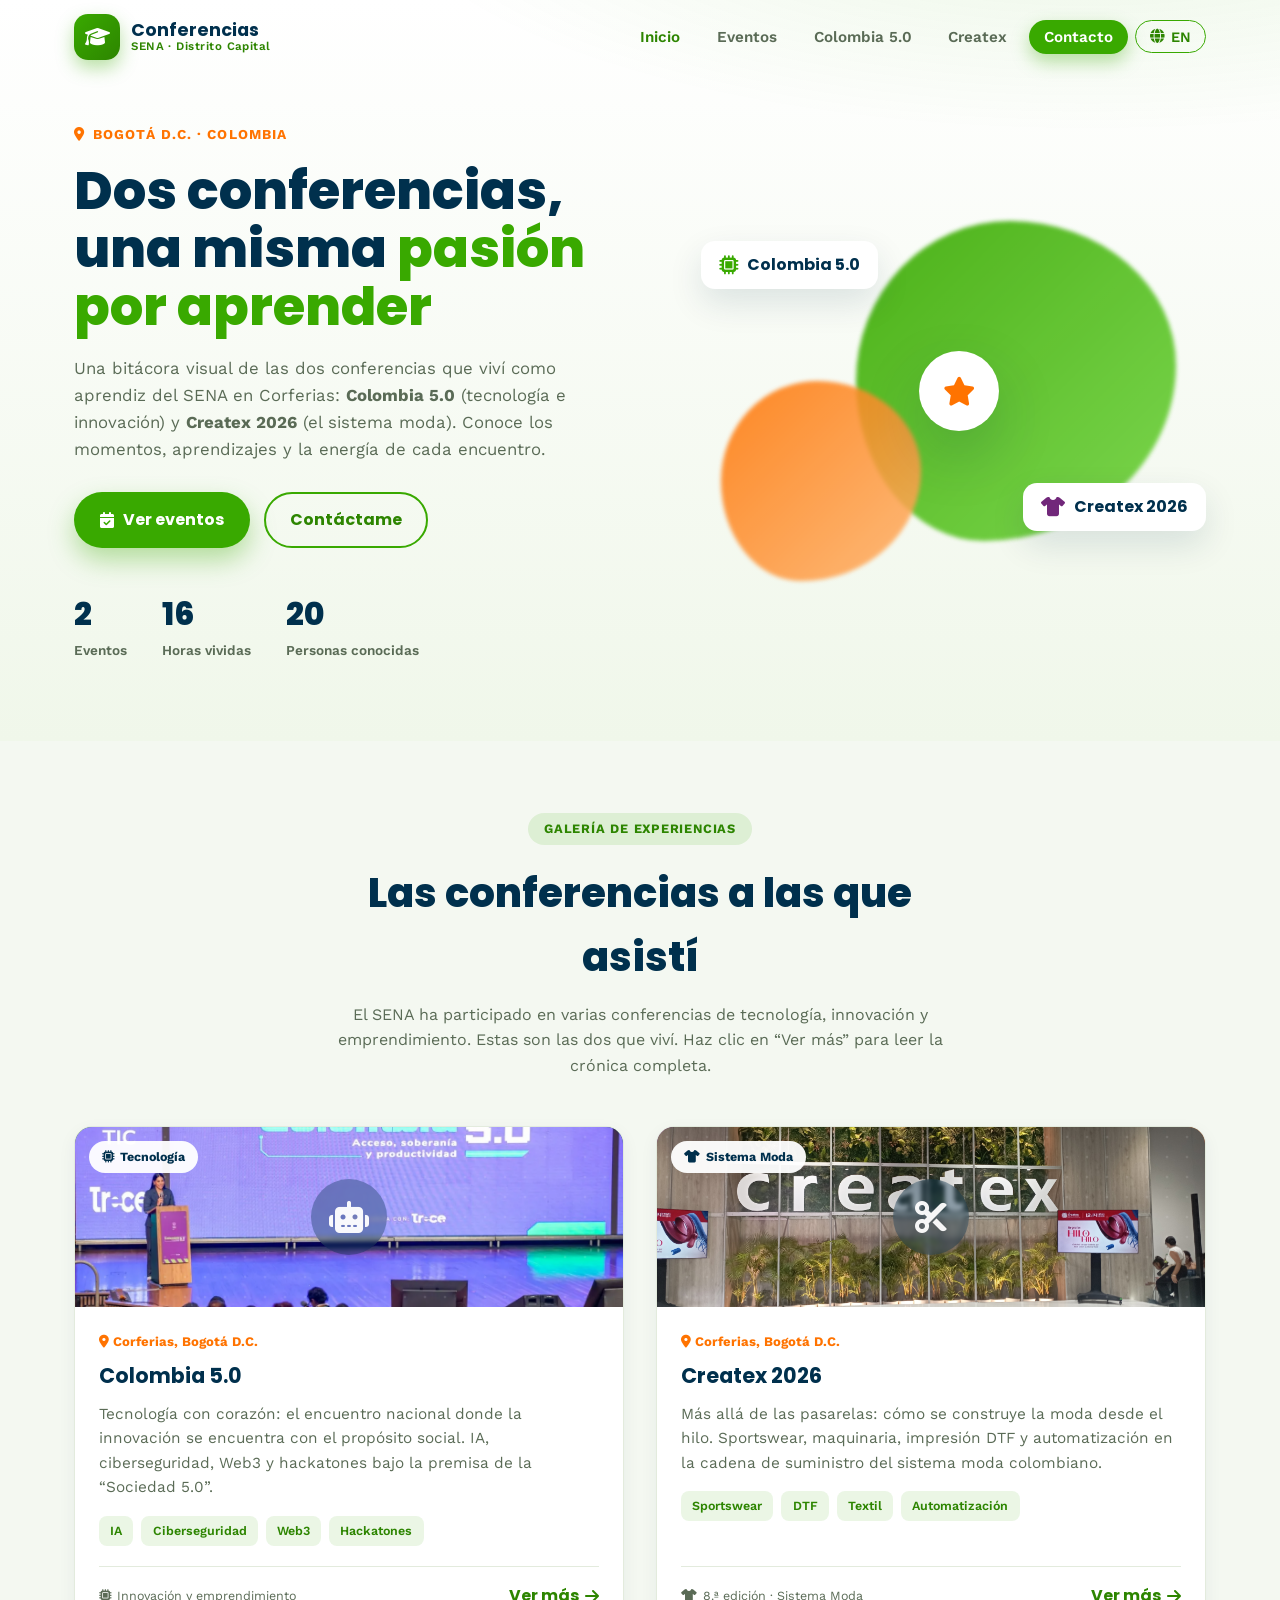
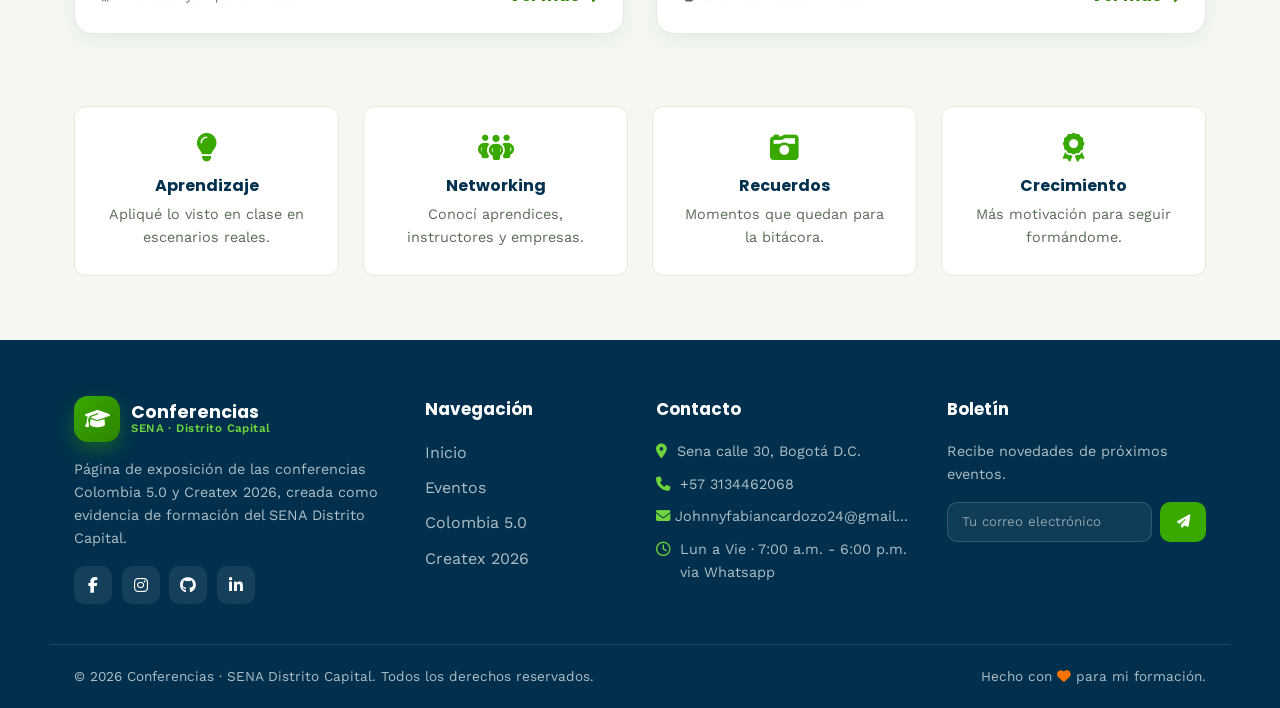
==== commit e3dc2609: "Add navbar language toggle to switch site between Spanish and English Co-Authored-By: Johnny Cardozo" ====
--- a/index.html
+++ b/index.html
@@ -4,7 +4,7 @@
   <meta charset="UTF-8" />
   <meta name="viewport" content="width=device-width, initial-scale=1.0" />
   <meta name="description" content="Bitácora de dos conferencias a las que asistí: Colombia 5.0 (tecnología) y Createx 2026 (sistema moda), presentadas con la identidad visual del SENA Distrito Capital." />
-  <title>Conferencias · SENA Distrito Capital</title>
+  <title data-i18n="page_title_index">Conferencias · SENA Distrito Capital</title>
   <link rel="preconnect" href="https://fonts.googleapis.com" />
   <link rel="preconnect" href="https://fonts.gstatic.com" crossorigin />
   <link href="https://fonts.googleapis.com/css2?family=Poppins:wght@400;500;600;700;800&family=Work+Sans:wght@400;500;600&display=swap" rel="stylesheet" />
@@ -20,7 +20,7 @@
           <i class="fa-solid fa-graduation-cap"></i>
         </span>
         <span class="brand__text">
-          <strong>Conferencias</strong>
+          <strong data-i18n="brand_title">Conferencias</strong>
           <small>SENA · Distrito Capital</small>
         </span>
       </a>
@@ -30,34 +30,40 @@
       </button>
 
       <ul class="nav-menu" id="navMenu">
-        <li><a href="#inicio" class="nav-link active">Inicio</a></li>
-        <li><a href="#eventos" class="nav-link">Eventos</a></li>
-        <li><a href="#colombia5" class="nav-link">Colombia 5.0</a></li>
-        <li><a href="#createx" class="nav-link">Createx</a></li>
-        <li><a href="#contacto" class="nav-link nav-link--cta">Contacto</a></li>
+        <li><a href="#inicio" class="nav-link active" data-i18n="nav_home">Inicio</a></li>
+        <li><a href="#eventos" class="nav-link" data-i18n="nav_events">Eventos</a></li>
+        <li><a href="#colombia5" class="nav-link" data-i18n="nav_colombia">Colombia 5.0</a></li>
+        <li><a href="#createx" class="nav-link" data-i18n="nav_createx">Createx</a></li>
+        <li><a href="#contacto" class="nav-link nav-link--cta" data-i18n="nav_contact">Contacto</a></li>
+        <li class="nav-item--lang">
+          <button type="button" class="lang-toggle" id="langToggle" data-i18n-aria-label="lang_aria" aria-label="Cambiar idioma a inglés">
+            <i class="fa-solid fa-globe" aria-hidden="true"></i>
+            <span data-i18n="lang_label">EN</span>
+          </button>
+        </li>
       </ul>
     </nav>
 
     <!-- ===================== HERO ===================== -->
     <div class="hero">
       <div class="hero__content">
-        <p class="hero__eyebrow"><i class="fa-solid fa-location-dot"></i> Bogotá D.C. · Colombia</p>
-
-        <h1 class="hero__title">Dos conferencias, una misma <span>pasión por aprender</span></h1>
-          <p class="hero__subtitle">
+        <p class="hero__eyebrow"><i class="fa-solid fa-location-dot"></i> <span data-i18n="hero_eyebrow">Bogotá D.C. · Colombia</span></p>
+
+        <h1 class="hero__title" data-i18n-html="hero_title">Dos conferencias, una misma <span>pasión por aprender</span></h1>
+          <p class="hero__subtitle" data-i18n-html="hero_subtitle">
             Una bitácora visual de las dos conferencias que viví como aprendiz del SENA en Corferias:
             <strong>Colombia 5.0</strong> (tecnología e innovación) y <strong>Createx 2026</strong> (el sistema moda).
             Conoce los momentos, aprendizajes y la energía de cada encuentro.
           </p>
         <div class="hero__actions">
-          <a href="#eventos" class="btn btn--primary"><i class="fa-solid fa-calendar-check"></i> Ver eventos</a>
-          <a href="#contacto" class="btn btn--ghost">Contáctame</a>
+          <a href="#eventos" class="btn btn--primary"><i class="fa-solid fa-calendar-check"></i> <span data-i18n="hero_btn_events">Ver eventos</span></a>
+          <a href="#contacto" class="btn btn--ghost" data-i18n="hero_btn_contact">Contáctame</a>
         </div>
 
         <ul class="hero__stats">
-          <li><span class="num" data-count="2">0</span><span class="lbl">Eventos</span></li>
-          <li><span class="num" data-count="16">0</span><span class="lbl">Horas vividas</span></li>
-          <li><span class="num" data-count="20">0</span><span class="lbl">Personas conocidas</span></li>
+          <li><span class="num" data-count="2">0</span><span class="lbl" data-i18n="stat_events">Eventos</span></li>
+          <li><span class="num" data-count="16">0</span><span class="lbl" data-i18n="stat_hours">Horas vividas</span></li>
+          <li><span class="num" data-count="20">0</span><span class="lbl" data-i18n="stat_people">Personas conocidas</span></li>
         </ul>
       </div>
 
@@ -83,32 +89,32 @@
     <!-- ===================== EVENTOS (TARJETAS) ===================== -->
     <section class="section" id="eventos">
       <div class="section__head reveal">
-        <span class="pill">Galería de experiencias</span>
-        <h2 class="section__title">Las conferencias a las que asistí</h2>
-        <p class="section__lead">El SENA ha participado en varias conferencias de tecnología, innovación y emprendimiento. Estas son las dos que viví. Haz clic en “Ver más” para leer la crónica completa.</p>
+        <span class="pill" data-i18n="ev_pill">Galería de experiencias</span>
+        <h2 class="section__title" data-i18n="ev_title">Las conferencias a las que asistí</h2>
+        <p class="section__lead" data-i18n="ev_lead">El SENA ha participado en varias conferencias de tecnología, innovación y emprendimiento. Estas son las dos que viví. Haz clic en “Ver más” para leer la crónica completa.</p>
       </div>
 
       <div class="cards">
         <!-- Card Colombia 5.0 -->
         <article class="card reveal" id="colombia5" style="--delay:.05s">
           <a href="colombia.html" class="card__media card__media--tech" aria-label="Abrir crónica de Colombia 5.0">
-            <span class="card__tag"><i class="fa-solid fa-microchip"></i> Tecnología</span>
+            <span class="card__tag"><i class="fa-solid fa-microchip"></i> <span data-i18n="card_co_tag">Tecnología</span></span>
             <img src="img/colombia5.webp" alt="Colombia 5.0" class="card__img" loading="lazy" onerror="this.style.display='none'" />
             <div class="card__icon"><i class="fa-solid fa-robot"></i></div>
           </a>
           <div class="card__body">
-            <p class="card__date"><i class="fa-solid fa-location-dot"></i> Corferias, Bogotá D.C.</p>
+            <p class="card__date"><i class="fa-solid fa-location-dot"></i> <span data-i18n="card_date">Corferias, Bogotá D.C.</span></p>
             <h3 class="card__title">Colombia 5.0</h3>
-            <p class="card__text">
+            <p class="card__text" data-i18n="card_co_text">
               Tecnología con corazón: el encuentro nacional donde la innovación se encuentra con el
               propósito social. IA, ciberseguridad, Web3 y hackatones bajo la premisa de la “Sociedad 5.0”.
             </p>
             <ul class="card__chips">
-              <li>IA</li><li>Ciberseguridad</li><li>Web3</li><li>Hackatones</li>
+              <li data-i18n="co_chip1">IA</li><li data-i18n="co_chip2">Ciberseguridad</li><li data-i18n="co_chip3">Web3</li><li data-i18n="co_chip4">Hackatones</li>
             </ul>
             <div class="card__footer">
-              <span class="card__place"><i class="fa-solid fa-microchip"></i> Innovación y emprendimiento</span>
-              <a class="card__btn" href="colombia.html">Ver más <i class="fa-solid fa-arrow-right"></i></a>
+              <span class="card__place"><i class="fa-solid fa-microchip"></i> <span data-i18n="card_co_place">Innovación y emprendimiento</span></span>
+              <a class="card__btn" href="colombia.html"><span data-i18n="card_btn_more">Ver más</span> <i class="fa-solid fa-arrow-right"></i></a>
             </div>
           </div>
         </article>
@@ -116,23 +122,23 @@
         <!-- Card Createx 2026 -->
         <article class="card reveal" id="createx" style="--delay:.18s">
           <a href="createx.html" class="card__media card__media--fashion" aria-label="Abrir crónica de Createx 2026">
-            <span class="card__tag"><i class="fa-solid fa-shirt"></i> Sistema Moda</span>
+            <span class="card__tag"><i class="fa-solid fa-shirt"></i> <span data-i18n="card_cx_tag">Sistema Moda</span></span>
             <img src="img/Createx.jpg" alt="Createx 2026" class="card__img" loading="lazy" onerror="this.style.display='none'" />
             <div class="card__icon"><i class="fa-solid fa-scissors"></i></div>
           </a>
           <div class="card__body">
-            <p class="card__date"><i class="fa-solid fa-location-dot"></i> Corferias, Bogotá D.C.</p>
+            <p class="card__date"><i class="fa-solid fa-location-dot"></i> <span data-i18n="card_date">Corferias, Bogotá D.C.</span></p>
             <h3 class="card__title">Createx 2026</h3>
-            <p class="card__text">
+            <p class="card__text" data-i18n="card_cx_text">
               Más allá de las pasarelas: cómo se construye la moda desde el hilo. Sportswear, maquinaria,
               impresión DTF y automatización en la cadena de suministro del sistema moda colombiano.
             </p>
             <ul class="card__chips">
-              <li>Sportswear</li><li>DTF</li><li>Textil</li><li>Automatización</li>
+              <li data-i18n="cx_chip1">Sportswear</li><li data-i18n="cx_chip2">DTF</li><li data-i18n="cx_chip3">Textil</li><li data-i18n="cx_chip4">Automatización</li>
             </ul>
             <div class="card__footer">
-              <span class="card__place"><i class="fa-solid fa-shirt"></i> 8.ª edición · Sistema Moda</span>
-              <a class="card__btn" href="createx.html">Ver más <i class="fa-solid fa-arrow-right"></i></a>
+              <span class="card__place"><i class="fa-solid fa-shirt"></i> <span data-i18n="card_cx_place">8.ª edición · Sistema Moda</span></span>
+              <a class="card__btn" href="createx.html"><span data-i18n="card_btn_more">Ver más</span> <i class="fa-solid fa-arrow-right"></i></a>
             </div>
           </div>
         </article>
@@ -143,23 +149,23 @@
     <section class="strip reveal">
       <div class="strip__item">
         <i class="fa-solid fa-lightbulb"></i>
-        <h4>Aprendizaje</h4>
-        <p>Apliqué lo visto en clase en escenarios reales.</p>
+        <h4 data-i18n="strip1_h">Aprendizaje</h4>
+        <p data-i18n="strip1_p">Apliqué lo visto en clase en escenarios reales.</p>
       </div>
       <div class="strip__item">
         <i class="fa-solid fa-people-group"></i>
-        <h4>Networking</h4>
-        <p>Conocí aprendices, instructores y empresas.</p>
+        <h4 data-i18n="strip2_h">Networking</h4>
+        <p data-i18n="strip2_p">Conocí aprendices, instructores y empresas.</p>
       </div>
       <div class="strip__item">
         <i class="fa-solid fa-camera-retro"></i>
-        <h4>Recuerdos</h4>
-        <p>Momentos que quedan para la bitácora.</p>
+        <h4 data-i18n="strip3_h">Recuerdos</h4>
+        <p data-i18n="strip3_p">Momentos que quedan para la bitácora.</p>
       </div>
       <div class="strip__item">
         <i class="fa-solid fa-award"></i>
-        <h4>Crecimiento</h4>
-        <p>Más motivación para seguir formándome.</p>
+        <h4 data-i18n="strip4_h">Crecimiento</h4>
+        <p data-i18n="strip4_p">Más motivación para seguir formándome.</p>
       </div>
     </section>
   </main>
@@ -171,11 +177,11 @@
         <a href="#inicio" class="brand brand--footer">
           <span class="brand__logo" aria-hidden="true"><i class="fa-solid fa-graduation-cap"></i></span>
           <span class="brand__text">
-            <strong>Conferencias</strong>
+            <strong data-i18n="brand_title">Conferencias</strong>
             <small>SENA · Distrito Capital</small>
           </span>
         </a>
-        <p class="footer__about">
+        <p class="footer__about" data-i18n="ft_about">
           Página de exposición de las conferencias Colombia 5.0 y Createx 2026, creada como
           evidencia de formación del SENA Distrito Capital.
         </p>
@@ -188,30 +194,30 @@
       </div>
 
       <div class="footer__col">
-        <h4>Navegación</h4>
+        <h4 data-i18n="ft_nav_title">Navegación</h4>
         <ul>
-          <li><a href="#inicio">Inicio</a></li>
-          <li><a href="#eventos">Eventos</a></li>
-          <li><a href="colombia.html">Colombia 5.0</a></li>
-          <li><a href="createx.html">Createx 2026</a></li>
+          <li><a href="#inicio" data-i18n="ft_nav_home">Inicio</a></li>
+          <li><a href="#eventos" data-i18n="ft_nav_events">Eventos</a></li>
+          <li><a href="colombia.html" data-i18n="ft_nav_colombia">Colombia 5.0</a></li>
+          <li><a href="createx.html" data-i18n="ft_nav_createx">Createx 2026</a></li>
         </ul>
       </div>
 
       <div class="footer__col">
-        <h4>Contacto</h4>
+        <h4 data-i18n="ft_contact_title">Contacto</h4>
         <ul class="footer__contact">
           <li><i class="fa-solid fa-location-dot"></i> Sena calle 30, Bogotá D.C.</li>
           <li><i class="fa-solid fa-phone"></i> +57 3134462068</li>
           <li><a href="https://mail.google.com/mail/u/0/#inbox"><i class="fa-solid fa-envelope"></i> Johnnyfabiancardozo24@gmail...</a></li>
-          <li><i class="fa-regular fa-clock"></i> Lun a Vie · 7:00 a.m. - 6:00 p.m. via Whatsapp</li>
+          <li><i class="fa-regular fa-clock"></i> <span data-i18n="ix_hours">Lun a Vie · 7:00 a.m. - 6:00 p.m. via Whatsapp</span></li>
         </ul>
       </div>
 
       <div class="footer__col">
-        <h4>Boletín</h4>
-        <p class="footer__about">Recibe novedades de próximos eventos.</p>
+        <h4 data-i18n="ft_newsletter_title">Boletín</h4>
+        <p class="footer__about" data-i18n="ft_newsletter_text">Recibe novedades de próximos eventos.</p>
         <form class="footer__form" id="newsletter">
-          <input type="email" placeholder="Tu correo electrónico" aria-label="Correo electrónico" required />
+          <input type="email" placeholder="Tu correo electrónico" data-i18n-placeholder="ft_email_ph" aria-label="Correo electrónico" required />
           <button type="submit" aria-label="Suscribirse"><i class="fa-solid fa-paper-plane"></i></button>
         </form>
         <p class="footer__note" id="newsletterMsg" role="status"></p>
@@ -219,8 +225,8 @@
     </div>
 
     <div class="footer__bar">
-      <p>© <span id="year"></span> Conferencias · SENA Distrito Capital. Todos los derechos reservados.</p>
-      <p>Hecho con <i class="fa-solid fa-heart"></i> para mi formación.</p>
+      <p>© <span id="year"></span> <span data-i18n="ft_copyright">Conferencias · SENA Distrito Capital. Todos los derechos reservados.</span></p>
+      <p><span data-i18n="ft_made_1">Hecho con</span> <i class="fa-solid fa-heart"></i> <span data-i18n="ft_made_2">para mi formación.</span></p>
     </div>
   </footer>
 
--- a/styles.css
+++ b/styles.css
@@ -112,6 +112,26 @@
   box-shadow: 0 8px 18px rgba(57, 169, 0, 0.35);
 }
 .nav-link--cta:hover { background: var(--sena-green-dark); transform: translateY(-2px); }
+
+/* Selector de idioma */
+.nav-item--lang { display: flex; align-items: center; }
+.lang-toggle {
+  display: inline-flex;
+  align-items: center;
+  gap: 0.4rem;
+  padding: 0.45rem 0.9rem;
+  border: 1.5px solid var(--sena-green);
+  border-radius: 999px;
+  background: transparent;
+  color: var(--sena-green-dark);
+  font-family: "Work Sans", system-ui, sans-serif;
+  font-weight: 600;
+  font-size: 0.9rem;
+  cursor: pointer;
+  transition: var(--transition);
+}
+.lang-toggle:hover { background: var(--sena-green); color: #fff; transform: translateY(-2px); }
+.lang-toggle i { font-size: 0.9rem; }
 
 .nav-toggle {
   display: none;
